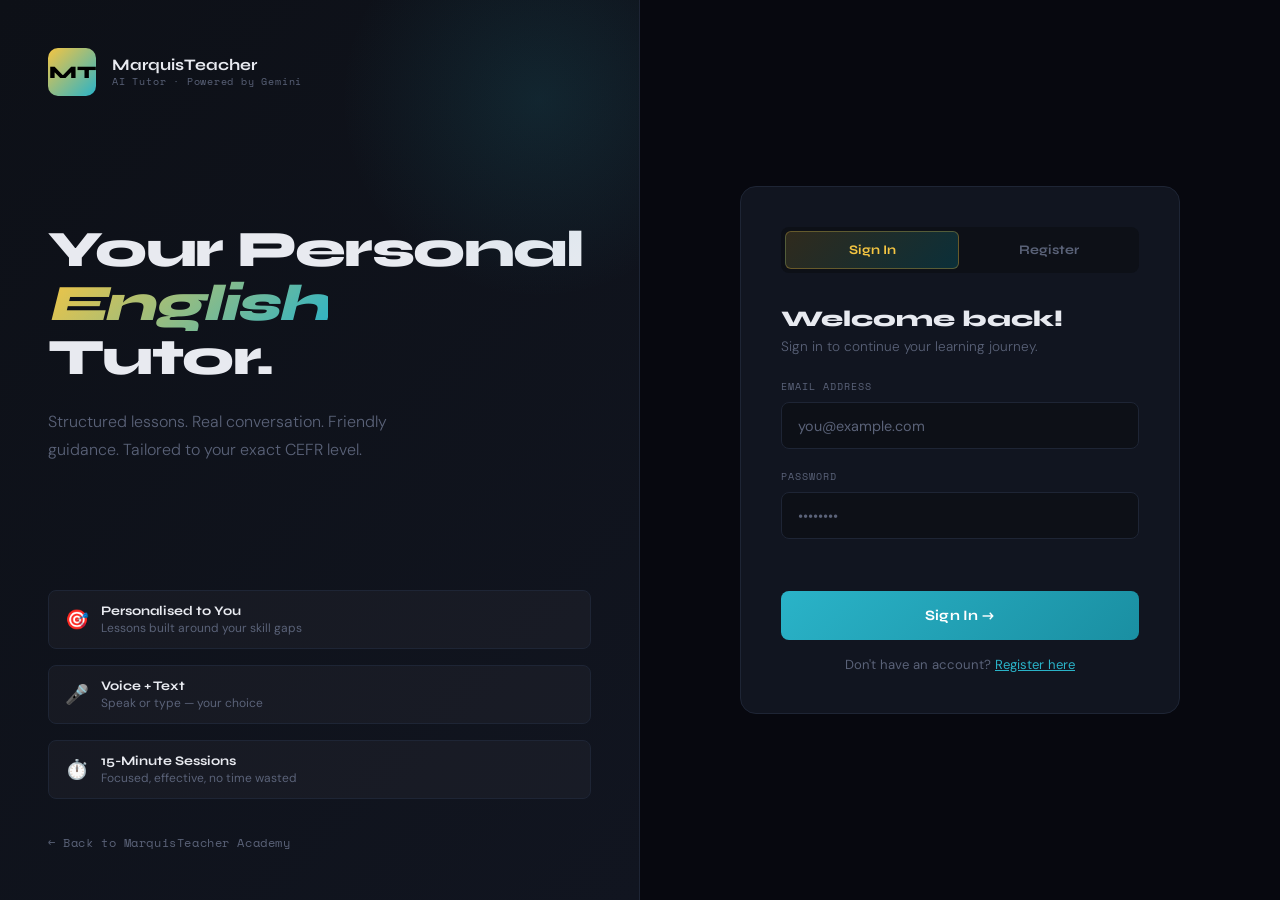
==== index.html @ f8e57ce0 "Add files via upload" ====
<!DOCTYPE html>
<html lang="en">
<head>
<meta charset="UTF-8">
<meta name="viewport" content="width=device-width, initial-scale=1.0">
<title>MarquisTeacher Tutor — Login</title>
<link href="https://fonts.googleapis.com/css2?family=Syne:wght@400;600;700;800&family=DM+Sans:wght@300;400;500&family=Space+Mono:wght@400;700&display=swap" rel="stylesheet">
<link rel="stylesheet" href="style.css">
</head>
<body class="auth-page">

<div class="auth-split">

  <!-- LEFT PANEL -->
  <div class="auth-left">
    <div class="auth-brand">
      <div class="auth-logo">MT</div>
      <div>
        <div class="auth-logo-text">MarquisTeacher</div>
        <div class="auth-logo-sub">AI Tutor · Powered by Gemini</div>
      </div>
    </div>

    <div class="auth-hero-text">
      <h1>Your Personal<br><em>English</em><br>Tutor.</h1>
      <p>Structured lessons. Real conversation. Friendly guidance. Tailored to your exact CEFR level.</p>
    </div>

    <div class="auth-features">
      <div class="auth-feature">
        <div class="af-icon">🎯</div>
        <div>
          <div class="af-title">Personalised to You</div>
          <div class="af-desc">Lessons built around your skill gaps</div>
        </div>
      </div>
      <div class="auth-feature">
        <div class="af-icon">🎤</div>
        <div>
          <div class="af-title">Voice + Text</div>
          <div class="af-desc">Speak or type — your choice</div>
        </div>
      </div>
      <div class="auth-feature">
        <div class="af-icon">⏱️</div>
        <div>
          <div class="af-title">15-Minute Sessions</div>
          <div class="af-desc">Focused, effective, no time wasted</div>
        </div>
      </div>
    </div>

    <div class="auth-back">
      <a href="https://marquisteacher.github.io/marquisteacher-academy" target="_blank">
        ← Back to MarquisTeacher Academy
      </a>
    </div>
  </div>

  <!-- RIGHT PANEL -->
  <div class="auth-right">
    <div class="auth-card">

      <!-- TABS -->
      <div class="auth-tabs">
        <button class="auth-tab active" onclick="switchTab('login')">Sign In</button>
        <button class="auth-tab" onclick="switchTab('register')">Register</button>
      </div>

      <!-- LOGIN FORM -->
      <div id="login-form">
        <div class="auth-form-header">
          <div class="auth-form-title">Welcome back!</div>
          <div class="auth-form-sub">Sign in to continue your learning journey.</div>
        </div>
        <div class="form-field">
          <label class="form-label">Email Address</label>
          <input class="form-input" id="login-email" type="email" placeholder="you@example.com">
        </div>
        <div class="form-field">
          <label class="form-label">Password</label>
          <input class="form-input" id="login-password" type="password" placeholder="••••••••">
        </div>
        <div class="form-error" id="login-error"></div>
        <button class="btn-auth" onclick="handleLogin()">
          <span id="login-btn-text">Sign In →</span>
        </button>
        <div class="auth-switch">
          Don't have an account?
          <span onclick="switchTab('register')">Register here</span>
        </div>
      </div>

      <!-- REGISTER FORM -->
      <div id="register-form" style="display:none">
        <div class="auth-form-header">
          <div class="auth-form-title">Join the Academy!</div>
          <div class="auth-form-sub">Create your account to start learning.</div>
        </div>
        <div class="form-field">
          <label class="form-label">Full Name</label>
          <input class="form-input" id="reg-full-name" type="text" placeholder="Marquis Williams">
        </div>
        <div class="form-field">
          <label class="form-label">Email Address</label>
          <input class="form-input" id="reg-email" type="email" placeholder="you@example.com">
        </div>
        <div class="form-field">
          <label class="form-label">Password</label>
          <input class="form-input" id="reg-password" type="password" placeholder="At least 8 characters">
        </div>
        <div class="form-field">
          <label class="form-label">Your CEFR Level (from exam)</label>
          <div class="level-select-grid">
            <button class="level-sel-btn" data-level="A1" onclick="selectLevel(this)">A1<span>Beginner</span></button>
            <button class="level-sel-btn" data-level="A2" onclick="selectLevel(this)">A2<span>Elementary</span></button>
            <button class="level-sel-btn" data-level="B1" onclick="selectLevel(this)">B1<span>Intermediate</span></button>
            <button class="level-sel-btn" data-level="B2" onclick="selectLevel(this)">B2<span>Upper-Int.</span></button>
            <button class="level-sel-btn" data-level="C1" onclick="selectLevel(this)">C1<span>Advanced</span></button>
            <button class="level-sel-btn" data-level="C2" onclick="selectLevel(this)">C2<span>Mastery</span></button>
          </div>
        </div>
        <div class="form-error" id="reg-error"></div>
        <button class="btn-auth" onclick="handleRegister()">
          <span id="reg-btn-text">Create Account →</span>
        </button>
        <div class="auth-switch">
          Already have an account?
          <span onclick="switchTab('login')">Sign in here</span>
        </div>
      </div>

    </div>
  </div>

</div>

<script src="auth.js"></script>
</body>
</html>
---- style.css ----
/* ============================================================
   MarquisTeacher AI Tutor — Stylesheet
   Fonts: Syne · DM Sans · Space Mono
   ============================================================ */

:root {
  --bg:         #07080f;
  --surface:    #0d1017;
  --card:       #111520;
  --border:     #1e2535;
  --teal:       #2ab3c8;
  --teal-dark:  #1a8fa2;
  --teal-light: #7dd8e8;
  --gold:       #f5c542;
  --green:      #00e676;
  --red:        #ff4444;
  --purple:     #bb86fc;
  --orange:     #ff9800;
  --text:       #e8eaf0;
  --muted:      #5a6278;
  --white:      #ffffff;
  --cream:      #faf7f2;

  --font-display: 'Syne', sans-serif;
  --font-mono:    'Space Mono', monospace;
  --font-body:    'DM Sans', sans-serif;

  --level-a1: #2ab3c8;
  --level-a2: #27ae60;
  --level-b1: #f39c12;
  --level-b2: #e67e22;
  --level-c1: #e74c3c;
  --level-c2: #8e44ad;
}

* { margin:0; padding:0; box-sizing:border-box; }
html { scroll-behavior:smooth; }

body {
  font-family: var(--font-body);
  background: var(--bg);
  color: var(--text);
  min-height: 100vh;
  overflow-x: hidden;
}

/* Grid bg */
body::before {
  content:'';
  position:fixed; inset:0;
  background-image:
    linear-gradient(rgba(0,229,255,0.025) 1px, transparent 1px),
    linear-gradient(90deg, rgba(0,229,255,0.025) 1px, transparent 1px);
  background-size: 40px 40px;
  pointer-events:none;
  z-index:0;
}

/* ── AUTH PAGE ───────────────────────────────────────────────── */
.auth-page { overflow:hidden; }

.auth-split {
  display:grid;
  grid-template-columns:1fr 1fr;
  min-height:100vh;
  position:relative;
  z-index:1;
}

/* Left panel */
.auth-left {
  background: linear-gradient(135deg, #0d1017 0%, #111520 100%);
  padding:3rem;
  display:flex;
  flex-direction:column;
  justify-content:space-between;
  border-right:1px solid var(--border);
  position:relative;
  overflow:hidden;
}

.auth-left::before {
  content:'';
  position:absolute;
  top:-100px; right:-100px;
  width:400px; height:400px;
  background:radial-gradient(circle, rgba(42,179,200,0.12) 0%, transparent 70%);
  pointer-events:none;
}

.auth-brand {
  display:flex;
  align-items:center;
  gap:1rem;
}

.auth-logo {
  width:48px; height:48px;
  border-radius:10px;
  background:linear-gradient(135deg, var(--gold), var(--teal));
  display:flex;
  align-items:center;
  justify-content:center;
  font-family:var(--font-display);
  font-weight:800;
  font-size:1.1rem;
  color:#000;
}

.auth-logo-text {
  font-family:var(--font-display);
  font-size:1rem;
  font-weight:700;
  color:var(--text);
}

.auth-logo-sub {
  font-family:var(--font-mono);
  font-size:0.62rem;
  color:var(--muted);
  letter-spacing:0.08em;
}

.auth-hero-text {
  flex:1;
  display:flex;
  flex-direction:column;
  justify-content:center;
  padding:2rem 0;
}

.auth-hero-text h1 {
  font-family:var(--font-display);
  font-size:clamp(2.5rem, 4vw, 4rem);
  font-weight:800;
  line-height:1.05;
  letter-spacing:-0.03em;
  margin-bottom:1.5rem;
  color:var(--text);
}

.auth-hero-text h1 em {
  font-style:italic;
  background:linear-gradient(135deg, var(--gold), var(--teal));
  -webkit-background-clip:text;
  -webkit-text-fill-color:transparent;
  background-clip:text;
}

.auth-hero-text p {
  font-size:1rem;
  color:var(--muted);
  line-height:1.7;
  font-weight:300;
  max-width:380px;
}

.auth-features {
  display:flex;
  flex-direction:column;
  gap:1rem;
  margin-bottom:2rem;
}

.auth-feature {
  display:flex;
  align-items:center;
  gap:0.75rem;
  padding:0.75rem 1rem;
  background:rgba(255,255,255,0.03);
  border:1px solid var(--border);
  border-radius:8px;
}

.af-icon { font-size:1.2rem; }

.af-title {
  font-family:var(--font-display);
  font-size:0.82rem;
  font-weight:700;
  color:var(--text);
}

.af-desc {
  font-size:0.75rem;
  color:var(--muted);
  margin-top:1px;
}

.auth-back a {
  font-family:var(--font-mono);
  font-size:0.72rem;
  color:var(--muted);
  text-decoration:none;
  letter-spacing:0.05em;
  transition:color 0.2s;
}

.auth-back a:hover { color:var(--teal); }

/* Right panel */
.auth-right {
  display:flex;
  align-items:center;
  justify-content:center;
  padding:2rem;
  background:var(--bg);
}

.auth-card {
  background:var(--card);
  border:1px solid var(--border);
  border-radius:16px;
  padding:2.5rem;
  width:100%;
  max-width:440px;
  position:relative;
  z-index:1;
}

.auth-tabs {
  display:flex;
  gap:4px;
  background:var(--surface);
  border-radius:8px;
  padding:4px;
  margin-bottom:2rem;
}

.auth-tab {
  flex:1;
  padding:0.6rem;
  border-radius:6px;
  border:none;
  background:transparent;
  color:var(--muted);
  font-family:var(--font-display);
  font-size:0.82rem;
  font-weight:700;
  cursor:pointer;
  transition:all 0.2s;
}

.auth-tab.active {
  background:linear-gradient(135deg, rgba(245,197,66,0.15), rgba(0,229,255,0.15));
  color:var(--gold);
  border:1px solid rgba(245,197,66,0.3);
}

.auth-form-header { margin-bottom:1.5rem; }

.auth-form-title {
  font-family:var(--font-display);
  font-size:1.4rem;
  font-weight:800;
  color:var(--text);
  margin-bottom:0.4rem;
}

.auth-form-sub {
  font-size:0.85rem;
  color:var(--muted);
  font-weight:300;
}

.form-field { margin-bottom:1.25rem; }

.form-label {
  display:block;
  font-family:var(--font-mono);
  font-size:0.62rem;
  text-transform:uppercase;
  letter-spacing:0.1em;
  color:var(--muted);
  margin-bottom:0.5rem;
}

.form-input {
  width:100%;
  background:var(--surface);
  border:1px solid var(--border);
  border-radius:8px;
  padding:0.85rem 1rem;
  color:var(--text);
  font-family:var(--font-body);
  font-size:0.9rem;
  outline:none;
  transition:border-color 0.2s;
}

.form-input:focus { border-color:var(--teal); }
.form-input::placeholder { color:var(--muted); }

.level-select-grid {
  display:grid;
  grid-template-columns:repeat(3,1fr);
  gap:6px;
}

.level-sel-btn {
  padding:0.6rem 0.4rem;
  border:1px solid var(--border);
  border-radius:8px;
  background:var(--surface);
  color:var(--text);
  font-family:var(--font-mono);
  font-size:0.9rem;
  font-weight:700;
  cursor:pointer;
  transition:all 0.2s;
  display:flex;
  flex-direction:column;
  align-items:center;
  gap:2px;
}

.level-sel-btn span {
  font-family:var(--font-body);
  font-size:0.6rem;
  font-weight:400;
  color:var(--muted);
}

.level-sel-btn:hover,
.level-sel-btn.selected {
  border-color:var(--teal);
  background:rgba(42,179,200,0.1);
  color:var(--teal);
}

.level-sel-btn.selected span { color:var(--teal); }

.form-error {
  font-size:0.8rem;
  color:var(--red);
  margin-bottom:0.75rem;
  min-height:1.2rem;
}

.btn-auth {
  width:100%;
  padding:1rem;
  background:linear-gradient(135deg, var(--teal), var(--teal-dark));
  color:white;
  border:none;
  border-radius:8px;
  font-family:var(--font-display);
  font-size:0.9rem;
  font-weight:700;
  cursor:pointer;
  transition:all 0.25s;
  letter-spacing:0.02em;
  margin-bottom:1rem;
}

.btn-auth:hover {
  transform:translateY(-2px);
  box-shadow:0 8px 24px rgba(42,179,200,0.3);
}

.btn-auth:disabled {
  opacity:0.6;
  cursor:not-allowed;
  transform:none;
}

.btn-auth-outline {
  width:100%;
  padding:0.85rem;
  background:transparent;
  color:var(--teal);
  border:1px solid var(--teal);
  border-radius:8px;
  font-family:var(--font-display);
  font-size:0.9rem;
  font-weight:700;
  cursor:pointer;
  transition:all 0.25s;
}

.btn-auth-outline:hover {
  background:rgba(42,179,200,0.1);
}

.auth-switch {
  text-align:center;
  font-size:0.82rem;
  color:var(--muted);
}

.auth-switch span {
  color:var(--teal);
  cursor:pointer;
  text-decoration:underline;
}

/* ── TUTOR NAV (shared) ──────────────────────────────────────── */
.tutor-nav {
  position:fixed;
  top:0; left:0; right:0;
  z-index:100;
  padding:1rem 2rem;
  display:flex;
  align-items:center;
  justify-content:space-between;
  background:rgba(7,8,15,0.92);
  backdrop-filter:blur(12px);
  border-bottom:1px solid var(--border);
}

.tutor-nav-brand {
  display:flex;
  align-items:center;
  gap:0.75rem;
}

.nav-logo-mark {
  width:36px; height:36px;
  border-radius:8px;
  background:linear-gradient(135deg, var(--gold), var(--teal));
  display:flex;
  align-items:center;
  justify-content:center;
  font-family:var(--font-display);
  font-weight:800;
  font-size:0.85rem;
  color:#000;
  flex-shrink:0;
}

.nav-logo-mark.small {
  width:30px; height:30px;
  font-size:0.72rem;
}

.nav-brand-name {
  font-family:var(--font-display);
  font-size:0.9rem;
  font-weight:700;
  color:var(--text);
}

.nav-brand-sub {
  font-family:var(--font-mono);
  font-size:0.6rem;
  color:var(--muted);
  letter-spacing:0.05em;
}

.tutor-nav-right {
  display:flex;
  align-items:center;
  gap:1rem;
}

.nav-user {
  font-family:var(--font-mono);
  font-size:0.75rem;
  color:var(--muted);
}

.btn-logout {
  padding:0.5rem 1rem;
  background:transparent;
  border:1px solid var(--border);
  border-radius:6px;
  color:var(--muted);
  font-family:var(--font-display);
  font-size:0.75rem;
  font-weight:600;
  cursor:pointer;
  transition:all 0.2s;
}

.btn-logout:hover {
  border-color:var(--red);
  color:var(--red);
}

/* ── DASHBOARD ───────────────────────────────────────────────── */
.dashboard-page { }

.dashboard-main {
  max-width:1200px;
  margin:0 auto;
  padding:6rem 2rem 3rem;
  position:relative;
  z-index:1;
}

.dash-hero {
  display:flex;
  align-items:center;
  justify-content:space-between;
  background:var(--card);
  border:1px solid var(--border);
  border-radius:16px;
  padding:2.5rem;
  margin-bottom:1.5rem;
  position:relative;
  overflow:hidden;
}

.dash-hero::before {
  content:'';
  position:absolute;
  right:-100px; top:-100px;
  width:400px; height:400px;
  background:radial-gradient(circle, rgba(42,179,200,0.08) 0%, transparent 70%);
  pointer-events:none;
}

.dash-greeting {
  font-family:var(--font-mono);
  font-size:0.72rem;
  color:var(--teal);
  text-transform:uppercase;
  letter-spacing:0.1em;
  margin-bottom:0.5rem;
}

.dash-name {
  font-family:var(--font-display);
  font-size:2.2rem;
  font-weight:800;
  color:var(--text);
  letter-spacing:-0.02em;
  margin-bottom:0.5rem;
}

.dash-tagline {
  font-size:0.9rem;
  color:var(--muted);
  font-weight:300;
  max-width:400px;
  line-height:1.6;
}

.dash-level-badge {
  text-align:center;
  background:rgba(255,255,255,0.03);
  border:1px solid var(--border);
  border-radius:12px;
  padding:1.5rem 2rem;
  flex-shrink:0;
}

.dlb-code {
  font-family:var(--font-display);
  font-size:3rem;
  font-weight:800;
  line-height:1;
  margin-bottom:0.25rem;
}

.dlb-name {
  font-size:0.85rem;
  color:var(--muted);
  margin-bottom:0.4rem;
}

.dlb-label {
  font-family:var(--font-mono);
  font-size:0.6rem;
  color:var(--muted);
  text-transform:uppercase;
  letter-spacing:0.1em;
}

.dash-stats {
  display:grid;
  grid-template-columns:repeat(4,1fr);
  gap:1rem;
  margin-bottom:1.5rem;
}

.dash-stat-card {
  background:var(--card);
  border:1px solid var(--border);
  border-radius:12px;
  padding:1.5rem;
  text-align:center;
  transition:border-color 0.2s;
}

.dash-stat-card:hover { border-color:var(--teal); }

.dsc-num {
  font-family:var(--font-display);
  font-size:2rem;
  font-weight:800;
  color:var(--teal);
  display:block;
}

.dsc-label {
  font-family:var(--font-mono);
  font-size:0.65rem;
  color:var(--muted);
  text-transform:uppercase;
  letter-spacing:0.08em;
  margin-top:0.3rem;
}

.dash-grid {
  display:grid;
  grid-template-columns:1fr 1fr;
  gap:1rem;
}

.dash-card {
  background:var(--card);
  border:1px solid var(--border);
  border-radius:16px;
  padding:2rem;
}

.dash-card-full {
  grid-column:1 / -1;
}

.dash-card-primary {
  background:linear-gradient(135deg, #0d1320 0%, #111a2e 100%);
  border-color:rgba(42,179,200,0.3);
  position:relative;
  overflow:hidden;
}

.dash-card-primary::before {
  content:'';
  position:absolute;
  bottom:-80px; right:-80px;
  width:300px; height:300px;
  background:radial-gradient(circle, rgba(42,179,200,0.1) 0%, transparent 70%);
  pointer-events:none;
}

.dc-tag {
  font-family:var(--font-mono);
  font-size:0.65rem;
  color:var(--teal);
  text-transform:uppercase;
  letter-spacing:0.12em;
  margin-bottom:0.75rem;
}

.dc-title {
  font-family:var(--font-display);
  font-size:1.6rem;
  font-weight:800;
  color:var(--text);
  line-height:1.15;
  margin-bottom:0.75rem;
  letter-spacing:-0.02em;
}

.dc-title-sm {
  font-family:var(--font-display);
  font-size:1rem;
  font-weight:700;
  color:var(--text);
  margin-bottom:1rem;
}

.dc-desc {
  font-size:0.85rem;
  color:var(--muted);
  line-height:1.6;
  font-weight:300;
  margin-bottom:1.5rem;
}

.session-breakdown {
  display:flex;
  align-items:center;
  gap:1rem;
  background:rgba(255,255,255,0.04);
  border:1px solid var(--border);
  border-radius:10px;
  padding:1rem;
  margin-bottom:1.5rem;
}

.sb-item { text-align:center; flex:1; }

.sb-time {
  font-family:var(--font-display);
  font-size:1.4rem;
  font-weight:800;
  color:var(--gold);
}

.sb-label {
  font-size:0.75rem;
  color:var(--muted);
  margin:0.2rem 0;
}

.sb-icons { font-size:0.85rem; }

.sb-divider {
  font-size:1.2rem;
  color:var(--teal);
  font-weight:700;
}

.btn-start-session {
  width:100%;
  padding:1rem;
  background:linear-gradient(135deg, var(--teal), var(--teal-dark));
  color:white;
  border:none;
  border-radius:8px;
  font-family:var(--font-display);
  font-size:1rem;
  font-weight:700;
  cursor:pointer;
  transition:all 0.25s;
  position:relative;
  z-index:1;
}

.btn-start-session:hover {
  transform:translateY(-2px);
  box-shadow:0 8px 24px rgba(42,179,200,0.35);
}

.skill-snapshot {
  display:flex;
  flex-direction:column;
  gap:0.75rem;
  margin-bottom:1rem;
}

.ss-item {
  display:flex;
  align-items:center;
  gap:0.75rem;
}

.ss-label {
  font-size:0.78rem;
  color:var(--text);
  min-width:110px;
}

.ss-bar-wrap {
  flex:1;
  height:6px;
  background:rgba(255,255,255,0.06);
  border-radius:3px;
  overflow:hidden;
}

.ss-bar {
  height:100%;
  background:var(--teal);
  border-radius:3px;
  transition:width 1s ease;
}

.ss-pct {
  font-family:var(--font-mono);
  font-size:0.7rem;
  color:var(--muted);
  min-width:30px;
  text-align:right;
}

.snap-note {
  font-size:0.75rem;
  color:var(--muted);
  margin-top:0.5rem;
}

.snap-note a {
  color:var(--teal);
  text-decoration:none;
}

.snap-note a:hover { text-decoration:underline; }

.empty-history {
  text-align:center;
  padding:2rem;
  color:var(--muted);
  font-size:0.9rem;
  font-weight:300;
}

.session-history-item {
  display:flex;
  align-items:center;
  justify-content:space-between;
  padding:0.85rem 1rem;
  border-bottom:1px solid var(--border);
  transition:background 0.2s;
}

.session-history-item:last-child { border-bottom:none; }
.session-history-item:hover { background:rgba(255,255,255,0.02); }

.shi-left { display:flex; align-items:center; gap:0.75rem; }

.shi-icon {
  width:32px; height:32px;
  border-radius:50%;
  background:rgba(42,179,200,0.1);
  display:flex;
  align-items:center;
  justify-content:center;
  font-size:0.9rem;
}

.shi-title {
  font-family:var(--font-display);
  font-size:0.85rem;
  font-weight:600;
  color:var(--text);
}

.shi-date {
  font-family:var(--font-mono);
  font-size:0.65rem;
  color:var(--muted);
  margin-top:2px;
}

.shi-badge {
  font-family:var(--font-mono);
  font-size:0.72rem;
  font-weight:700;
  padding:3px 10px;
  border-radius:100px;
  background:rgba(42,179,200,0.1);
  color:var(--teal);
}

/* ── TUTOR SESSION PAGE ───────────────────────────────────────── */
.tutor-page { overflow:hidden; height:100vh; }

.session-nav {
  position:fixed;
  top:0; left:0; right:0;
  z-index:100;
  padding:0.85rem 1.5rem;
  display:flex;
  align-items:center;
  justify-content:space-between;
  background:rgba(7,8,15,0.95);
  backdrop-filter:blur(12px);
  border-bottom:1px solid var(--border);
}

.sn-left {
  display:flex;
  align-items:center;
  gap:0.75rem;
}

.sn-session-info .sn-title {
  font-family:var(--font-mono);
  font-size:0.6rem;
  color:var(--teal);
  text-transform:uppercase;
  letter-spacing:0.1em;
}

.sn-user {
  font-family:var(--font-display);
  font-size:0.85rem;
  font-weight:700;
  color:var(--text);
}

.sn-center { text-align:center; }

.session-timer {
  font-family:var(--font-mono);
  font-size:1.8rem;
  font-weight:700;
  color:var(--gold);
  letter-spacing:0.05em;
  line-height:1;
}

.session-timer.urgent { color:var(--red); animation:timerPulse 1s ease infinite; }

@keyframes timerPulse {
  0%,100%{opacity:1} 50%{opacity:0.5}
}

.timer-label {
  font-family:var(--font-mono);
  font-size:0.6rem;
  color:var(--muted);
  text-transform:uppercase;
  letter-spacing:0.1em;
  margin-top:2px;
}

.sn-right {
  display:flex;
  align-items:center;
  gap:1rem;
}

.session-phase-indicator {
  display:flex;
  align-items:center;
  gap:6px;
}

.phase-dot {
  width:8px; height:8px;
  border-radius:50%;
  background:var(--border);
  transition:background 0.3s;
}

.phase-dot.active { background:var(--teal); }
.phase-dot.done   { background:var(--green); }

.phase-line {
  width:20px; height:2px;
  background:var(--border);
}

.btn-end-session {
  padding:0.5rem 1rem;
  background:transparent;
  border:1px solid rgba(255,68,68,0.4);
  border-radius:6px;
  color:rgba(255,68,68,0.7);
  font-family:var(--font-display);
  font-size:0.72rem;
  font-weight:700;
  cursor:pointer;
  transition:all 0.2s;
}

.btn-end-session:hover {
  border-color:var(--red);
  color:var(--red);
  background:rgba(255,68,68,0.08);
}

/* Session layout */
.session-layout {
  display:grid;
  grid-template-columns:260px 1fr;
  height:100vh;
  padding-top:60px;
  position:relative;
  z-index:1;
}

/* Marq sidebar */
.marq-sidebar {
  background:var(--surface);
  border-right:1px solid var(--border);
  padding:1.5rem;
  display:flex;
  flex-direction:column;
  gap:1.5rem;
  overflow-y:auto;
}

.marq-avatar { text-align:center; }

.marq-face {
  width:80px; height:80px;
  border-radius:50%;
  background:linear-gradient(135deg, var(--gold), var(--teal));
  display:flex;
  align-items:center;
  justify-content:center;
  margin:0 auto 0.5rem;
  overflow:hidden;
  animation:marqFloat 3s ease-in-out infinite;
}

@keyframes marqFloat {
  0%,100%{transform:translateY(0)}
  50%{transform:translateY(-6px)}
}

.marq-img { width:100%; height:100%; object-fit:cover; border-radius:50%; }
.marq-fallback { font-size:2.5rem; display:none; }

.marq-status {
  display:flex;
  align-items:center;
  justify-content:center;
  gap:6px;
  font-family:var(--font-mono);
  font-size:0.62rem;
  color:var(--green);
}

.marq-status-dot {
  width:6px; height:6px;
  border-radius:50%;
  background:var(--green);
  animation:statusPulse 2s infinite;
}

@keyframes statusPulse {
  0%,100%{opacity:1;transform:scale(1)}
  50%{opacity:0.4;transform:scale(1.3)}
}

.marq-name {
  font-family:var(--font-display);
  font-size:1rem;
  font-weight:800;
  color:var(--text);
  text-align:center;
}

.marq-role {
  font-size:0.75rem;
  color:var(--muted);
  text-align:center;
  margin-top:2px;
  font-weight:300;
}

.marq-level-tag {
  font-family:var(--font-mono);
  font-size:0.65rem;
  color:var(--teal);
  text-align:center;
  margin-top:4px;
  letter-spacing:0.05em;
}

.phase-panel {
  display:flex;
  flex-direction:column;
  gap:0.5rem;
}

.pp-item {
  display:flex;
  align-items:center;
  gap:0.75rem;
  padding:0.75rem;
  border-radius:8px;
  border:1px solid transparent;
  opacity:0.5;
  transition:all 0.3s;
}

.pp-item.active {
  background:rgba(42,179,200,0.08);
  border-color:rgba(42,179,200,0.3);
  opacity:1;
}

.pp-item.done {
  opacity:0.7;
  border-color:rgba(0,230,118,0.2);
}

.pp-num {
  font-family:var(--font-mono);
  font-size:0.72rem;
  color:var(--teal);
  font-weight:700;
}

.pp-title {
  font-size:0.8rem;
  font-weight:500;
  color:var(--text);
}

.pp-time {
  font-family:var(--font-mono);
  font-size:0.62rem;
  color:var(--muted);
}

.voice-panel {
  background:rgba(255,255,255,0.03);
  border:1px solid var(--border);
  border-radius:10px;
  padding:1rem;
}

.vp-label {
  font-family:var(--font-mono);
  font-size:0.62rem;
  color:var(--muted);
  text-transform:uppercase;
  letter-spacing:0.08em;
  margin-bottom:0.6rem;
}

.voice-toggle {
  width:100%;
  padding:0.6rem;
  background:var(--surface);
  border:1px solid var(--border);
  border-radius:6px;
  color:var(--text);
  font-family:var(--font-display);
  font-size:0.78rem;
  font-weight:600;
  cursor:pointer;
  transition:all 0.2s;
  display:flex;
  align-items:center;
  justify-content:center;
  gap:6px;
}

.voice-toggle:hover,
.voice-toggle.active {
  border-color:var(--teal);
  color:var(--teal);
  background:rgba(42,179,200,0.08);
}

.voice-toggle.listening {
  border-color:var(--red);
  color:var(--red);
  background:rgba(255,68,68,0.08);
  animation:listeningPulse 1s ease infinite;
}

@keyframes listeningPulse {
  0%,100%{box-shadow:0 0 0 0 rgba(255,68,68,0.3)}
  50%{box-shadow:0 0 0 8px rgba(255,68,68,0)}
}

/* Chat area */
.chat-area {
  display:flex;
  flex-direction:column;
  height:100%;
  background:var(--bg);
}

.messages {
  flex:1;
  overflow-y:auto;
  padding:1.5rem;
  display:flex;
  flex-direction:column;
  gap:1rem;
  scroll-behavior:smooth;
}

.messages::-webkit-scrollbar { width:4px; }
.messages::-webkit-scrollbar-track { background:transparent; }
.messages::-webkit-scrollbar-thumb { background:var(--border); border-radius:2px; }

.message {
  display:flex;
  gap:0.75rem;
  animation:msgSlide 0.3s ease both;
  max-width:85%;
}

@keyframes msgSlide {
  from{opacity:0;transform:translateY(10px)}
  to{opacity:1;transform:translateY(0)}
}

.message.user-msg {
  align-self:flex-end;
  flex-direction:row-reverse;
}

.msg-avatar {
  width:32px; height:32px;
  border-radius:50%;
  background:rgba(42,179,200,0.1);
  display:flex;
  align-items:center;
  justify-content:center;
  font-size:0.9rem;
  flex-shrink:0;
  margin-top:4px;
}

.user-msg .msg-avatar {
  background:rgba(245,197,66,0.1);
}

.msg-bubble {
  background:var(--card);
  border:1px solid var(--border);
  border-radius:0 12px 12px 12px;
  padding:0.85rem 1rem;
  max-width:100%;
}

.user-msg .msg-bubble {
  background:rgba(42,179,200,0.08);
  border-color:rgba(42,179,200,0.2);
  border-radius:12px 0 12px 12px;
}

.msg-name {
  font-family:var(--font-mono);
  font-size:0.6rem;
  color:var(--teal);
  text-transform:uppercase;
  letter-spacing:0.08em;
  margin-bottom:0.4rem;
}

.user-msg .msg-name { color:var(--gold); }

.msg-text {
  font-size:0.9rem;
  color:var(--text);
  line-height:1.6;
  white-space:pre-wrap;
}

.msg-correction {
  margin-top:0.5rem;
  padding:0.5rem 0.75rem;
  background:rgba(245,197,66,0.08);
  border-left:2px solid var(--gold);
  border-radius:0 4px 4px 0;
  font-size:0.82rem;
  color:var(--gold);
  line-height:1.5;
}

/* Typing indicator */
.typing-indicator {
  display:flex;
  align-items:center;
  gap:0.75rem;
  padding:0 1.5rem 0.5rem;
}

.typing-avatar {
  width:32px; height:32px;
  border-radius:50%;
  background:rgba(42,179,200,0.1);
  display:flex;
  align-items:center;
  justify-content:center;
  font-size:0.9rem;
}

.typing-bubble {
  display:flex;
  gap:4px;
  align-items:center;
  background:var(--card);
  border:1px solid var(--border);
  border-radius:12px;
  padding:0.75rem 1rem;
}

.typing-dot {
  width:6px; height:6px;
  border-radius:50%;
  background:var(--muted);
  animation:typingBounce 1.4s ease infinite;
}

.typing-dot:nth-child(2) { animation-delay:0.2s; }
.typing-dot:nth-child(3) { animation-delay:0.4s; }

@keyframes typingBounce {
  0%,60%,100%{transform:translateY(0);opacity:0.4}
  30%{transform:translateY(-6px);opacity:1}
}

/* Input area */
.chat-input-area {
  padding:1rem 1.5rem;
  background:var(--surface);
  border-top:1px solid var(--border);
}

.quick-responses {
  display:flex;
  gap:8px;
  flex-wrap:wrap;
  margin-bottom:0.75rem;
}

.qr-btn {
  padding:0.4rem 0.85rem;
  background:rgba(42,179,200,0.08);
  border:1px solid rgba(42,179,200,0.3);
  border-radius:100px;
  color:var(--teal);
  font-family:var(--font-body);
  font-size:0.8rem;
  cursor:pointer;
  transition:all 0.2s;
}

.qr-btn:hover {
  background:rgba(42,179,200,0.15);
}

.chat-input-row {
  display:flex;
  gap:0.75rem;
  align-items:flex-end;
}

.chat-input-wrap {
  flex:1;
  position:relative;
}

.chat-input {
  width:100%;
  background:var(--card);
  border:1px solid var(--border);
  border-radius:10px;
  padding:0.85rem 3rem 0.85rem 1rem;
  color:var(--text);
  font-family:var(--font-body);
  font-size:0.9rem;
  outline:none;
  resize:none;
  transition:border-color 0.2s;
  min-height:48px;
  max-height:120px;
  line-height:1.5;
}

.chat-input:focus { border-color:var(--teal); }
.chat-input::placeholder { color:var(--muted); }

.mic-btn {
  position:absolute;
  right:0.75rem;
  bottom:0.75rem;
  background:none;
  border:none;
  cursor:pointer;
  font-size:1rem;
  opacity:0.6;
  transition:opacity 0.2s;
  padding:2px;
}

.mic-btn:hover { opacity:1; }
.mic-btn.active { opacity:1; animation:micPulse 1s ease infinite; }

@keyframes micPulse {
  0%,100%{transform:scale(1)}
  50%{transform:scale(1.2)}
}

.send-btn {
  padding:0.85rem 1.5rem;
  background:linear-gradient(135deg, var(--teal), var(--teal-dark));
  color:white;
  border:none;
  border-radius:10px;
  font-family:var(--font-display);
  font-size:0.85rem;
  font-weight:700;
  cursor:pointer;
  transition:all 0.2s;
  white-space:nowrap;
  height:48px;
}

.send-btn:hover {
  transform:translateY(-1px);
  box-shadow:0 4px 16px rgba(42,179,200,0.3);
}

.send-btn:disabled {
  opacity:0.5;
  cursor:not-allowed;
  transform:none;
}

.input-hint {
  font-family:var(--font-mono);
  font-size:0.6rem;
  color:var(--muted);
  text-align:center;
  margin-top:0.5rem;
  letter-spacing:0.05em;
}

/* Session complete overlay */
.session-complete-overlay {
  position:fixed;
  inset:0;
  background:rgba(7,8,15,0.92);
  backdrop-filter:blur(12px);
  z-index:500;
  display:flex;
  align-items:center;
  justify-content:center;
  padding:2rem;
}

.sc-card {
  background:var(--card);
  border:1px solid var(--border);
  border-radius:20px;
  padding:3rem;
  max-width:480px;
  width:100%;
  text-align:center;
  animation:scPop 0.5s cubic-bezier(0.34,1.56,0.64,1) both;
}

@keyframes scPop {
  from{transform:scale(0.8);opacity:0}
  to{transform:scale(1);opacity:1}
}

.sc-emoji { font-size:3rem; margin-bottom:1rem; }

.sc-title {
  font-family:var(--font-display);
  font-size:2rem;
  font-weight:800;
  color:var(--text);
  margin-bottom:0.5rem;
}

.sc-name {
  font-size:1rem;
  color:var(--muted);
  margin-bottom:2rem;
  font-weight:300;
}

.sc-stats {
  display:grid;
  grid-template-columns:repeat(3,1fr);
  gap:1rem;
  margin-bottom:1.5rem;
  background:var(--surface);
  border-radius:12px;
  padding:1.5rem;
}

.sc-stat-num {
  font-family:var(--font-display);
  font-size:1.8rem;
  font-weight:800;
  color:var(--teal);
}

.sc-stat-label {
  font-family:var(--font-mono);
  font-size:0.62rem;
  color:var(--muted);
  text-transform:uppercase;
  letter-spacing:0.08em;
  margin-top:4px;
}

.sc-summary {
  font-size:0.9rem;
  color:var(--muted);
  line-height:1.6;
  margin-bottom:2rem;
  font-weight:300;
}

.sc-actions {
  display:flex;
  flex-direction:column;
  gap:0.75rem;
}

/* ── RESPONSIVE ───────────────────────────────────────────────── */
@media (max-width:900px) {
  .auth-split { grid-template-columns:1fr; }
  .auth-left  { display:none; }
  .auth-right { padding:2rem 1rem; }

  .dash-stats { grid-template-columns:1fr 1fr; }
  .dash-grid  { grid-template-columns:1fr; }

  .session-layout { grid-template-columns:1fr; }
  .marq-sidebar   { display:none; }

  .session-nav { padding:0.75rem 1rem; }
  .session-timer { font-size:1.3rem; }
}
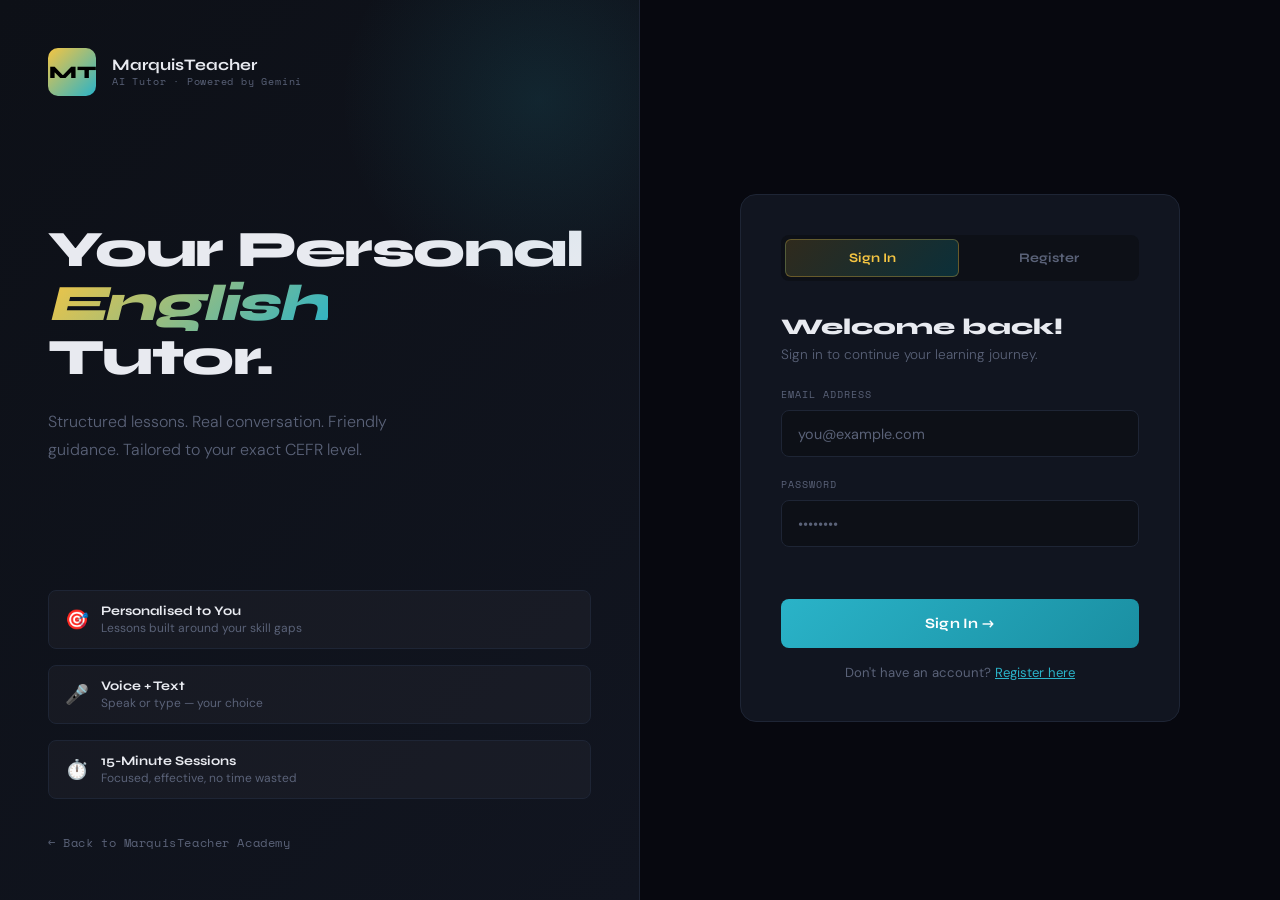
==== commit e73bf55a: "Fix capitalisation" ====
--- a/index.html
+++ b/index.html
@@ -51,7 +51,7 @@
     </div>
 
     <div class="auth-back">
-      <a href="https://marquisteacher.github.io/marquisteacher-academy" target="_blank">
+      <a href="https://marquisteacher.github.io/Marquisteacher-Academy" target="_blank">
         ← Back to MarquisTeacher Academy
       </a>
     </div>
--- a/style.css
+++ b/style.css
@@ -205,6 +205,9 @@
   justify-content:center;
   padding:2rem;
   background:var(--bg);
+  overflow-y:auto;
+  align-items:flex-start;
+  padding-top:3rem;
 }
 
 .auth-card {
@@ -216,6 +219,7 @@
   max-width:440px;
   position:relative;
   z-index:1;
+  margin:auto 0;
 }
 
 .auth-tabs {
@@ -478,7 +482,7 @@
 }
 
 /* ── DASHBOARD ───────────────────────────────────────────────── */
-.dashboard-page { }
+
 
 .dashboard-main {
   max-width:1200px;
@@ -947,12 +951,13 @@
 
 /* Session layout */
 .session-layout {
-  display:grid;
-  grid-template-columns:260px 1fr;
-  height:100vh;
-  padding-top:60px;
-  position:relative;
-  z-index:1;
+  display: grid;
+  grid-template-columns: 260px 1fr;
+  height: 100vh;
+  padding-top: 60px;
+  position: relative;
+  z-index: 1;
+  overflow: hidden;
 }
 
 /* Marq sidebar */
@@ -1137,20 +1142,24 @@
 
 /* Chat area */
 .chat-area {
-  display:flex;
-  flex-direction:column;
-  height:100%;
-  background:var(--bg);
+  display: flex;
+  flex-direction: column;
+  height: 100%;
+  max-height: 100%;
+  overflow: hidden;
+  background: var(--bg);
 }
 
 .messages {
-  flex:1;
-  overflow-y:auto;
-  padding:1.5rem;
-  display:flex;
-  flex-direction:column;
-  gap:1rem;
-  scroll-behavior:smooth;
+  flex: 1;
+  overflow-y: auto;
+  overflow-x: hidden;
+  padding: 1.5rem;
+  display: flex;
+  flex-direction: column;
+  gap: 1rem;
+  scroll-behavior: smooth;
+  min-height: 0;
 }
 
 .messages::-webkit-scrollbar { width:4px; }
